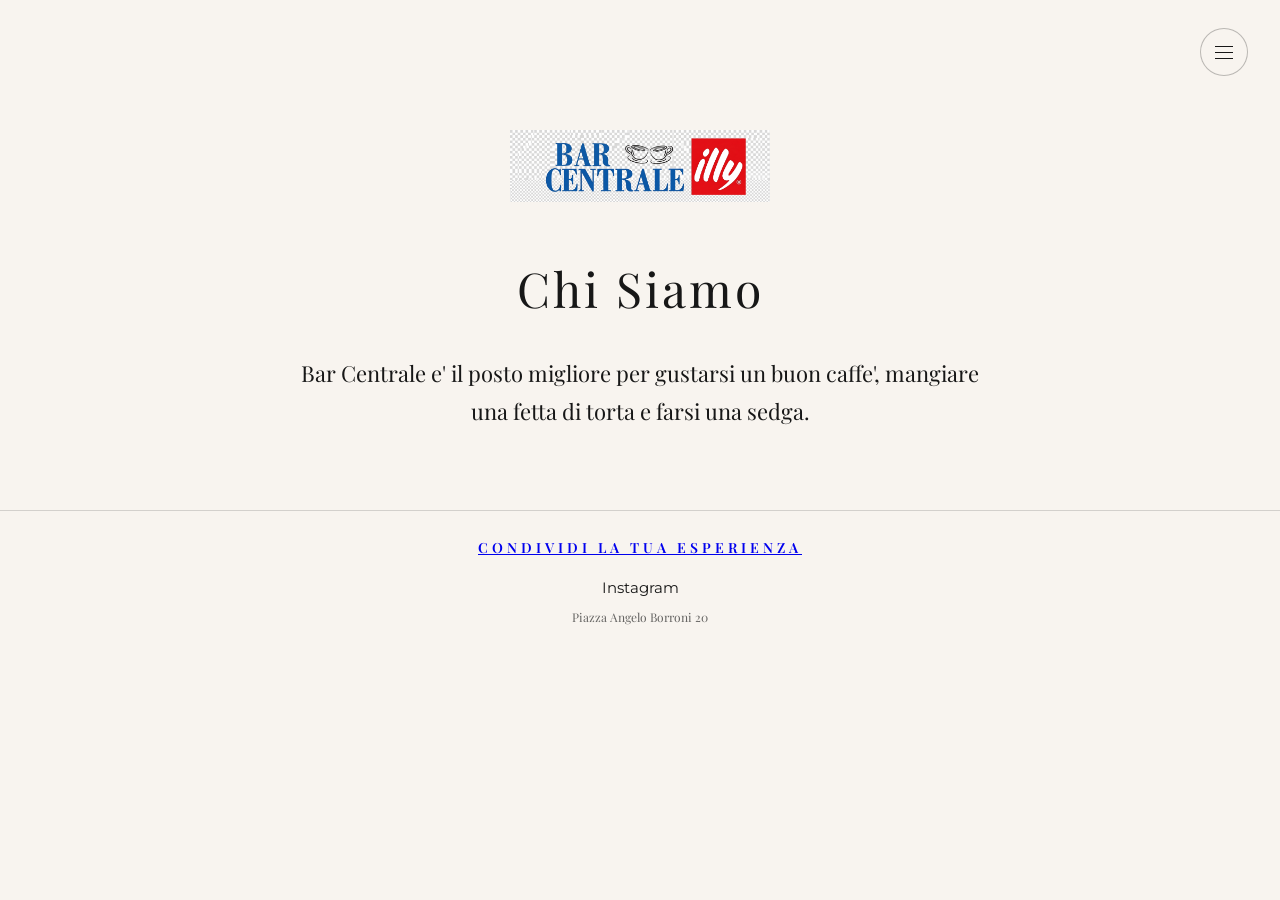
==== chi-siamo.html @ 14e326e1 "chi siamo page to be updated" ====
<!DOCTYPE html>

<html lang="it">
<head>
  <meta charset="UTF-8">
  <meta name="viewport" content="width=device-width, initial-scale=1.0">

  <title>Bar Centrale | Chi Siamo</title>

  <link rel="preconnect" href="https://fonts.googleapis.com">
  <link rel="preconnect" href="https://fonts.gstatic.com" crossorigin>

  <link href="https://fonts.googleapis.com/css2?family=Montserrat:wght@300;400;500;600&family=Playfair+Display:wght@400;500&display=swap" rel="stylesheet">

  <link rel="stylesheet" href="components/navigation/navigation.css">
  <link rel="stylesheet" href="components/footer/footer.css">

  <style>

    * {
      box-sizing: border-box;
      margin: 0;
      padding: 0;
    }

    body {
      min-height: 100vh;
      background: #f8f4ef;
      color: #171717;
      font-family: "Montserrat", sans-serif;
    }

    .page {
      max-width: 750px;
      margin: auto;
      padding: 130px 25px 80px;
      text-align: center;
    }

    .logo-image {
      width: min(260px, 70vw);
      margin-bottom: 50px;
    }

    h1 {
      font-family: "Playfair Display", serif;
      font-size: 48px;
      font-weight: 400;
      letter-spacing: 3px;
      margin-bottom: 35px;
    }

    p {
      font-family: "Playfair Display", serif;
      font-size: 22px;
      line-height: 1.7;
    }

    @media (max-width: 700px) {

      .nav {
        padding: 20px;
      }

      .navigation {
        top: 78px;
        right: 20px;
      }

      .page {
        padding-top: 110px;
      }

      h1 {
        font-size: 38px;
      }

      p {
        font-size: 19px;
      }

    }

  </style>

</head>

<body>

  <div id="nav-container"></div>
  <script src="components/navigation/navigation.js"></script>

  <main class="page">

<img
  src="assets/bar_logo.jpeg"
  alt="Bar Centrale"
  class="logo-image"
>

<h1>Chi Siamo</h1>

<p>
  Bar Centrale e' il posto migliore per gustarsi un buon caffe',
  mangiare una fetta di torta e farsi una sedga.
</p>


  </main>

  <div id="footer-container"></div>
  <script src="components/footer/footer.js"></script>

</body>
</html>
---- components/navigation/navigation.css ----
/*File containing style instructions for navigation header*/

.nav {
  position: fixed;
  top: 0;
  right: 0;
  z-index: 100;
  padding: 28px 32px;
}

.menu-button {
  width: 48px;
  height: 48px;
  border: 1px solid rgba(0, 0, 0, 0.25);
  background: #f8f4ef;
  border-radius: 50%;
  display: flex;
  flex-direction: column;
  justify-content: center;
  align-items: center;
  gap: 5px;
  cursor: pointer;
}

.menu-button span {
  width: 18px;
  height: 1px;
  background: #171717;
  transition: 0.3s ease;
}

.navigation {
  position: absolute;
  top: 88px;
  right: 32px;
  min-width: 190px;
  background: #f8f4ef;
  border: 1px solid rgba(0, 0, 0, 0.15);
  padding: 10px 0;
  opacity: 0;
  visibility: hidden;
  transform: translateY(-10px);
  transition: 0.25s ease;
}

.nav:hover .navigation {
  opacity: 1;
  visibility: visible;
  transform: translateY(0);
}

.navigation a {
  display: block;
  padding: 14px 20px;
  color: #171717;
  text-decoration: none;
  font-size: 13px;
  text-transform: uppercase;
  letter-spacing: 2px;
  transition: background 0.2s ease;
}

.navigation a:hover {
  background: rgba(0, 0, 0, 0.05);
}

@media (max-width: 700px) {
  .nav {
    padding: 20px;
  }

  .navigation {
    top: 78px;
    right: 20px;
  }
}
---- components/footer/footer.css ----
/* -------------------------
   FOOTER
------------------------ */

footer {
  text-align: center;
  padding-top: 25px;
  border-top: 1px solid rgba(0,0,0,0.15);
}

.social-title {
  font-weight: 600;
  text-transform: uppercase;
  letter-spacing: 4px;
  font-size: 14px;
  margin-bottom: 18px;
}

.socials {
  font-size: 15px;
  margin-bottom: 10px;
}

.socials a {
  color: #171717;
  text-decoration: none;
  margin: 0 10px;
}

.instagram {
  font-weight: 600;
  margin-top: 15px;
}

.address {
  margin-top: 8px;
  font-size: 12px;
  opacity: 0.65;
}
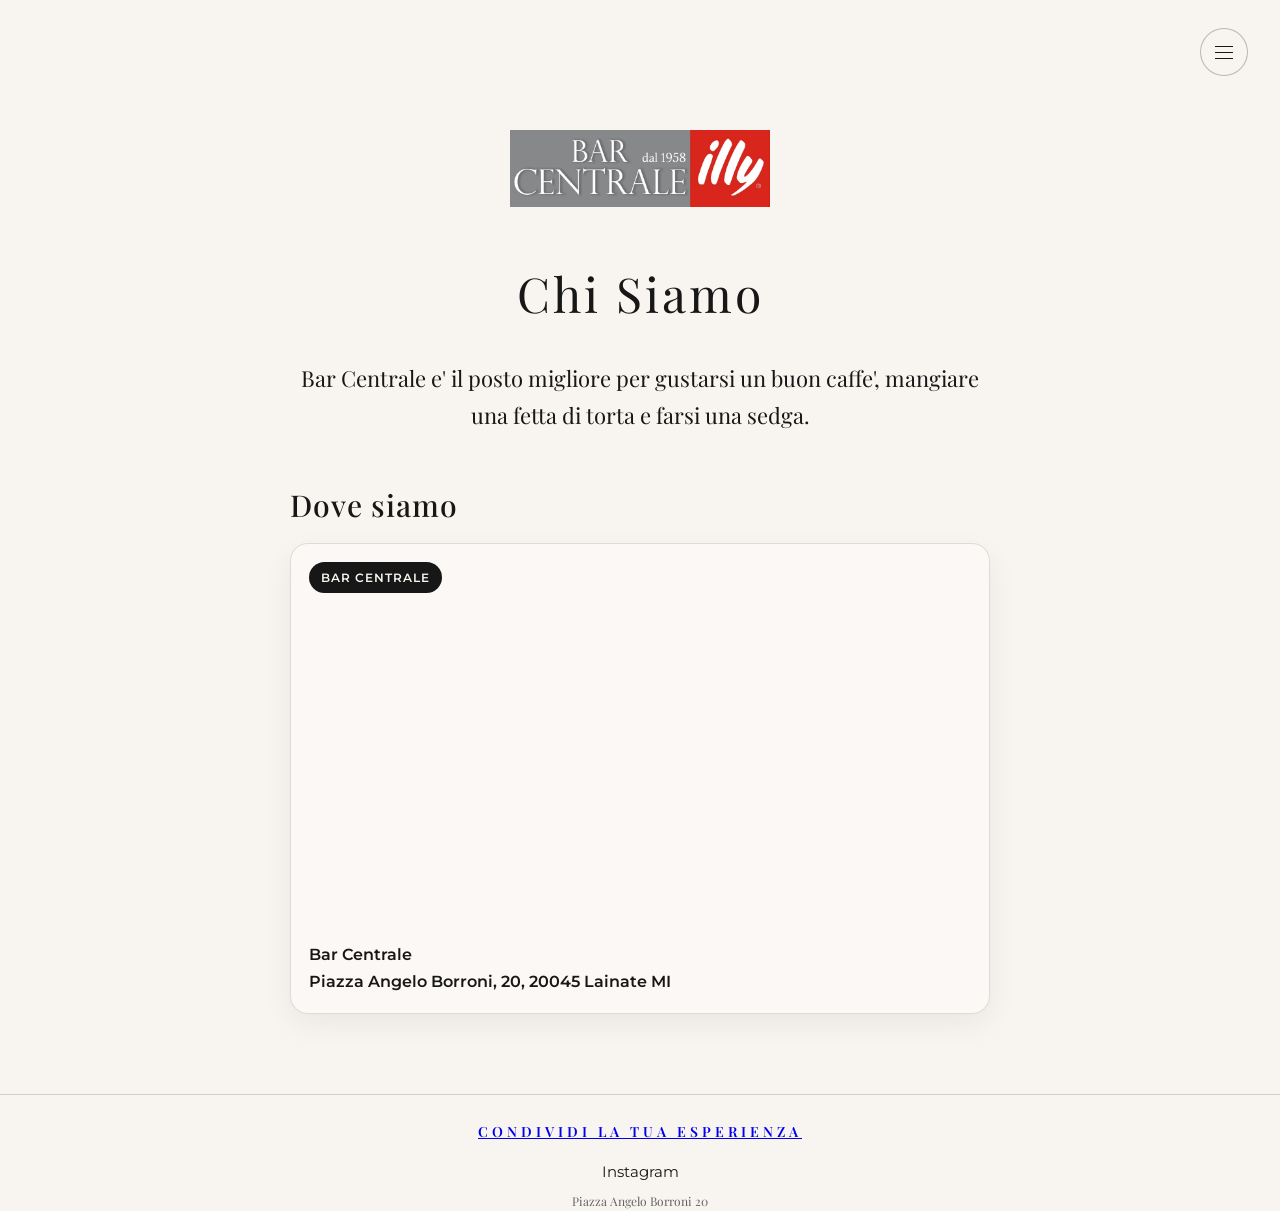
==== commit 25f50843: "adding chi siamo + maps location" ====
--- a/chi-siamo.html
+++ b/chi-siamo.html
@@ -56,6 +56,63 @@
       line-height: 1.7;
     }
 
+    .location-section {
+      margin-top: 50px;
+      text-align: left;
+    }
+
+    .location-section h2 {
+      font-family: "Playfair Display", serif;
+      font-size: 30px;
+      font-weight: 500;
+      letter-spacing: 1px;
+      margin-bottom: 18px;
+      color: #171717;
+    }
+
+    .location-card {
+      background: rgba(255, 255, 255, 0.4);
+      border: 1px solid rgba(23, 23, 23, 0.12);
+      border-radius: 18px;
+      padding: 18px;
+      box-shadow: 0 10px 30px rgba(24, 20, 16, 0.06);
+    }
+
+    .map-frame {
+      width: 100%;
+      height: 320px;
+      border: 0;
+      border-radius: 14px;
+      display: block;
+      margin-bottom: 16px;
+    }
+
+    .location-address {
+      font-family: "Montserrat", sans-serif;
+      font-size: 16px;
+      line-height: 1.7;
+      color: #2d2d2d;
+    }
+
+    .location-address a {
+      color: #171717;
+      text-decoration: none;
+      font-weight: 600;
+    }
+
+    .map-label {
+      display: inline-block;
+      margin-bottom: 12px;
+      padding: 8px 12px;
+      background: #171717;
+      color: #f8f4ef;
+      border-radius: 999px;
+      font-size: 12px;
+      letter-spacing: 1px;
+      text-transform: uppercase;
+      font-weight: 600;
+    }
+
     @media (max-width: 700px) {
 
       .nav {
@@ -105,6 +162,28 @@
   mangiare una fetta di torta e farsi una sedga.
 </p>
 
+<section class="location-section" aria-label="Dove siamo">
+  <h2>Dove siamo</h2>
+
+  <div class="location-card">
+    <span class="map-label">Bar Centrale</span>
+    <iframe
+      class="map-frame"
+      src="https://maps.google.com/maps?q=Piazza%20Angelo%20Borroni%2020%2020045%20Lainate%20MI&t=m&z=17&output=embed"
+      loading="lazy"
+      referrerpolicy="no-referrer-when-downgrade"
+      allowfullscreen
+      title="Mappa di Bar Centrale a Lainate">
+    </iframe>
+
+    <p class="location-address">
+      <a href="https://www.google.com/maps/search/?api=1&query=Piazza+Angelo+Borroni+20,+20045+Lainate+MI" target="_blank" rel="noopener noreferrer">
+        Bar Centrale<br>
+        Piazza Angelo Borroni, 20, 20045 Lainate MI
+      </a>
+    </p>
+  </div>
+</section>
 
   </main>
 
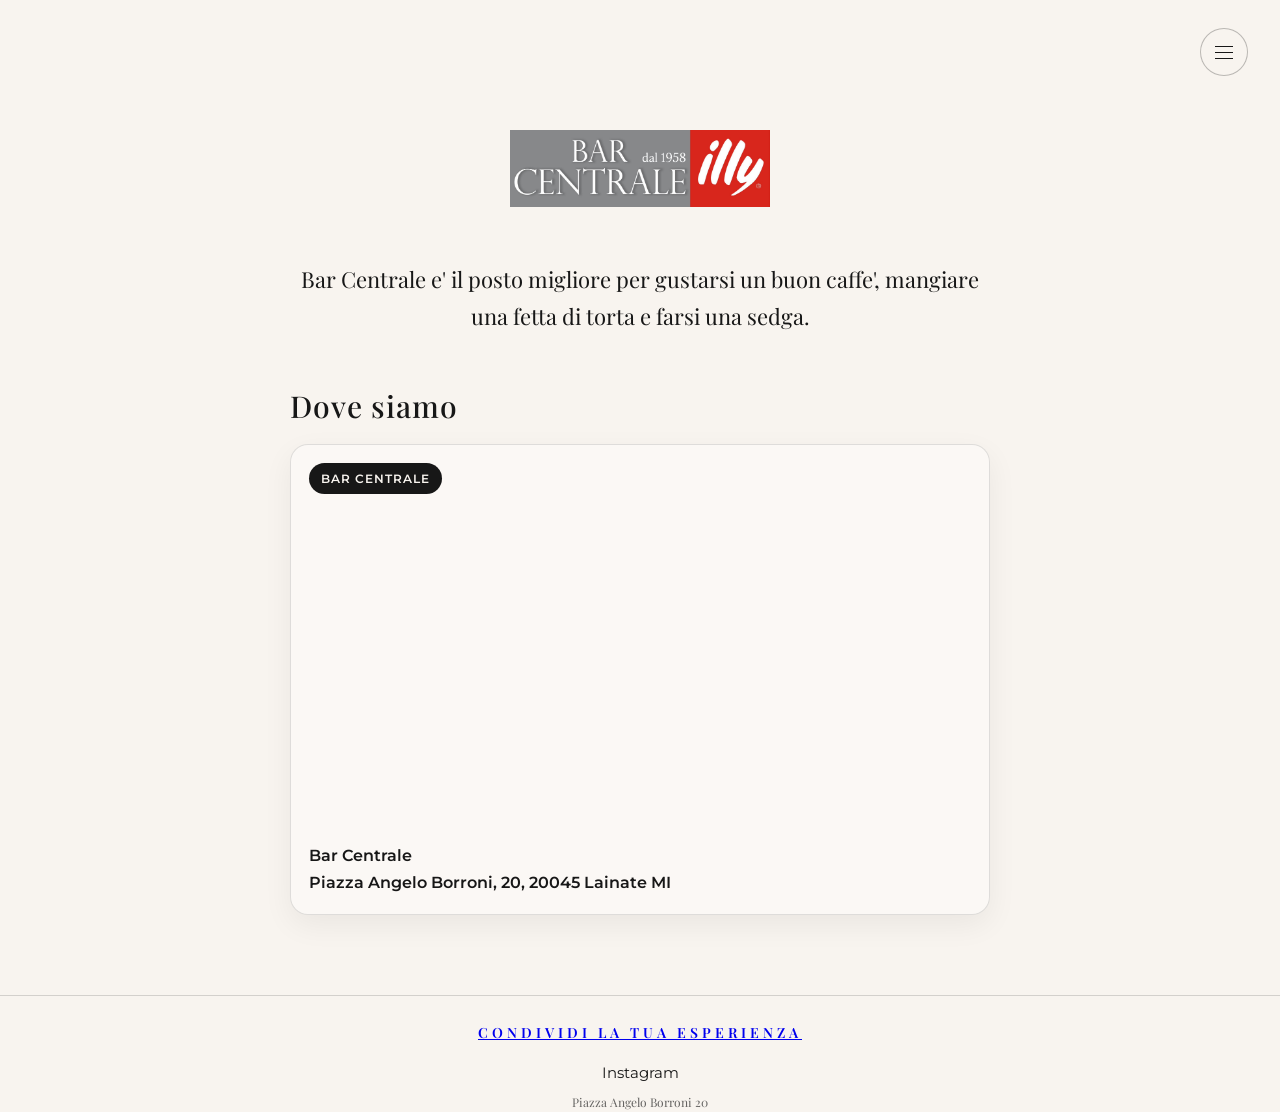
==== commit dcdf3bad: "refactoring landing page to include all info + menu box" ====
--- a/chi-siamo.html
+++ b/chi-siamo.html
@@ -14,6 +14,7 @@
 
   <link rel="stylesheet" href="components/navigation/navigation.css">
   <link rel="stylesheet" href="components/footer/footer.css">
+  <link rel="stylesheet" href="components/location-card/location-card.css">
 
   <style>
 
@@ -54,63 +55,6 @@
       font-family: "Playfair Display", serif;
       font-size: 22px;
       line-height: 1.7;
-    }
-
-    .location-section {
-      margin-top: 50px;
-      text-align: left;
-    }
-
-    .location-section h2 {
-      font-family: "Playfair Display", serif;
-      font-size: 30px;
-      font-weight: 500;
-      letter-spacing: 1px;
-      margin-bottom: 18px;
-      color: #171717;
-    }
-
-    .location-card {
-      background: rgba(255, 255, 255, 0.4);
-      border: 1px solid rgba(23, 23, 23, 0.12);
-      border-radius: 18px;
-      padding: 18px;
-      box-shadow: 0 10px 30px rgba(24, 20, 16, 0.06);
-    }
-
-    .map-frame {
-      width: 100%;
-      height: 320px;
-      border: 0;
-      border-radius: 14px;
-      display: block;
-      margin-bottom: 16px;
-    }
-
-    .location-address {
-      font-family: "Montserrat", sans-serif;
-      font-size: 16px;
-      line-height: 1.7;
-      color: #2d2d2d;
-    }
-
-    .location-address a {
-      color: #171717;
-      text-decoration: none;
-      font-weight: 600;
-    }
-
-    .map-label {
-      display: inline-block;
-      margin-bottom: 12px;
-      padding: 8px 12px;
-      background: #171717;
-      color: #f8f4ef;
-      border-radius: 999px;
-      font-size: 12px;
-      letter-spacing: 1px;
-      text-transform: uppercase;
-      font-weight: 600;
     }
 
     @media (max-width: 700px) {
@@ -155,40 +99,18 @@
   class="logo-image"
 >
 
-<h1>Chi Siamo</h1>
-
 <p>
   Bar Centrale e' il posto migliore per gustarsi un buon caffe',
   mangiare una fetta di torta e farsi una sedga.
 </p>
 
-<section class="location-section" aria-label="Dove siamo">
-  <h2>Dove siamo</h2>
-
-  <div class="location-card">
-    <span class="map-label">Bar Centrale</span>
-    <iframe
-      class="map-frame"
-      src="https://maps.google.com/maps?q=Piazza%20Angelo%20Borroni%2020%2020045%20Lainate%20MI&t=m&z=17&output=embed"
-      loading="lazy"
-      referrerpolicy="no-referrer-when-downgrade"
-      allowfullscreen
-      title="Mappa di Bar Centrale a Lainate">
-    </iframe>
-
-    <p class="location-address">
-      <a href="https://www.google.com/maps/search/?api=1&query=Piazza+Angelo+Borroni+20,+20045+Lainate+MI" target="_blank" rel="noopener noreferrer">
-        Bar Centrale<br>
-        Piazza Angelo Borroni, 20, 20045 Lainate MI
-      </a>
-    </p>
-  </div>
-</section>
+<div id="location-card-container"></div>
 
   </main>
 
   <div id="footer-container"></div>
   <script src="components/footer/footer.js"></script>
+  <script src="components/location-card/location-card.js"></script>
 
 </body>
 </html>
--- a/components/location-card/location-card.css
+++ b/components/location-card/location-card.css
@@ -0,0 +1,68 @@
+/* -------------------------
+   LOCATION CARD
+------------------------ */
+
+.location-section {
+  width: 100%;
+  max-width: 760px;
+  margin: 50px auto 0;
+  text-align: left;
+}
+
+.location-section h2 {
+  font-family: "Playfair Display", serif;
+  font-size: 30px;
+  font-weight: 500;
+  letter-spacing: 1px;
+  margin-bottom: 18px;
+  color: #171717;
+}
+
+.location-card {
+  background: rgba(255, 255, 255, 0.4);
+  border: 1px solid rgba(23, 23, 23, 0.12);
+  border-radius: 18px;
+  padding: 18px;
+  box-shadow: 0 10px 30px rgba(24, 20, 16, 0.06);
+}
+
+.map-frame {
+  width: 100%;
+  height: 320px;
+  border: 0;
+  border-radius: 14px;
+  display: block;
+  margin-bottom: 16px;
+}
+
+.location-address {
+  font-family: "Montserrat", sans-serif;
+  font-size: 16px;
+  line-height: 1.7;
+  color: #2d2d2d;
+}
+
+.location-address a {
+  color: #171717;
+  text-decoration: none;
+  font-weight: 600;
+}
+
+.map-label {
+  display: inline-block;
+  margin-bottom: 12px;
+  padding: 8px 12px;
+  background: #171717;
+  color: #f8f4ef;
+  border-radius: 999px;
+  font-size: 12px;
+  letter-spacing: 1px;
+  text-transform: uppercase;
+  font-weight: 600;
+}
+
+@media (max-width: 700px) {
+  .location-section {
+    margin-top: 40px;
+  }
+}
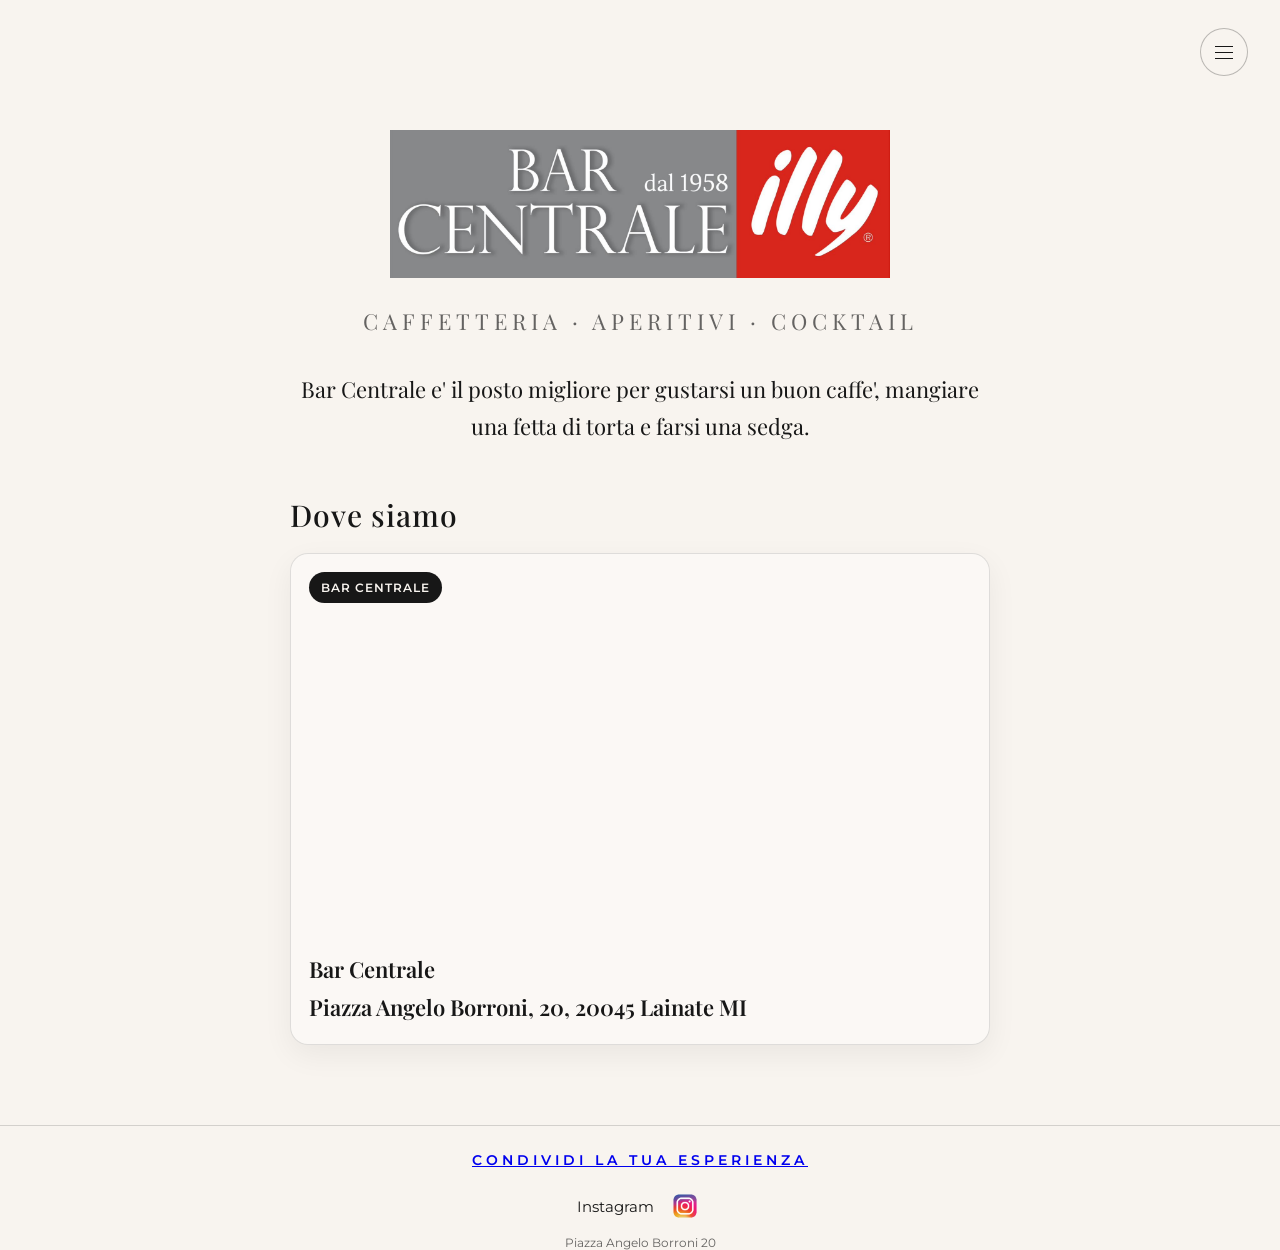
==== commit a3404d8a: "unifying styles" ====
--- a/chi-siamo.html
+++ b/chi-siamo.html
@@ -7,12 +7,10 @@
 
   <title>Bar Centrale | Chi Siamo</title>
 
-  <link rel="preconnect" href="https://fonts.googleapis.com">
-  <link rel="preconnect" href="https://fonts.gstatic.com" crossorigin>
-
-  <link href="https://fonts.googleapis.com/css2?family=Montserrat:wght@300;400;500;600&family=Playfair+Display:wght@400;500&display=swap" rel="stylesheet">
+  <link rel="stylesheet" href="global_styles.css">
 
   <link rel="stylesheet" href="components/navigation/navigation.css">
+  <link rel="stylesheet" href="components/site-header/site-header.css">
   <link rel="stylesheet" href="components/footer/footer.css">
   <link rel="stylesheet" href="components/location-card/location-card.css">
 
@@ -28,7 +26,6 @@
       min-height: 100vh;
       background: #f8f4ef;
       color: #171717;
-      font-family: "Montserrat", sans-serif;
     }
 
     .page {
@@ -38,20 +35,11 @@
       text-align: center;
     }
 
-    .logo-image {
-      width: min(260px, 70vw);
-      margin-bottom: 50px;
+    h1 {
+      margin-bottom: 25px;
     }
 
-    h1 {
-      font-family: "Playfair Display", serif;
-      font-size: 48px;
-      font-weight: 400;
-      letter-spacing: 3px;
-      margin-bottom: 35px;
-    }
-
-    p {
+    .page p {
       font-family: "Playfair Display", serif;
       font-size: 22px;
       line-height: 1.7;
@@ -72,11 +60,7 @@
         padding-top: 110px;
       }
 
-      h1 {
-        font-size: 38px;
-      }
-
-      p {
+      .page p {
         font-size: 19px;
       }
 
@@ -93,11 +77,8 @@
 
   <main class="page">
 
-<img
-  src="assets/bar_logo.jpeg"
-  alt="Bar Centrale"
-  class="logo-image"
->
+<div id="site-header-container"></div>
+<script src="components/site-header/site-header.js"></script>
 
 <p>
   Bar Centrale e' il posto migliore per gustarsi un buon caffe',
--- a/global_styles.css
+++ b/global_styles.css
@@ -0,0 +1,95 @@
+@import url('https://fonts.googleapis.com/css2?family=Montserrat:wght@300;400;500;600&family=Playfair+Display:wght@400;500&display=swap');
+
+*, *::before, *::after {
+  box-sizing: border-box;
+}
+
+body {
+  font-family: "Montserrat", sans-serif;
+  font-weight: 400;
+}
+
+button, input, textarea, select {
+  font: inherit;
+}
+
+h1 {
+  font-family: "Playfair Display", serif;
+  font-size: 48px;
+  font-weight: 400;
+  letter-spacing: 3px;
+}
+
+@media (max-width: 700px) {
+  h1 {
+    font-size: 38px;
+  }
+}
+
+/* =========================
+   IMAGE SLIDER
+========================= */
+
+.image-slider {
+  position: relative;
+  width: min(760px, 92vw);
+}
+
+.slider-track {
+  position: relative;
+  overflow: hidden;
+  border-radius: 22px;
+  box-shadow: 0 20px 50px rgba(23, 23, 23, 0.12);
+  background: #efe6dc;
+  line-height: 0;
+}
+
+.slide {
+  display: none;
+  width: 100%;
+  height: auto;
+  max-height: 520px;
+  object-fit: contain;
+  background: #efe6dc;
+  margin: 0 auto;
+}
+
+.slide.active {
+  display: block;
+  animation: fadeIn 0.45s ease;
+}
+
+@keyframes fadeIn {
+  from { opacity: 0; }
+  to { opacity: 1; }
+}
+
+.slider-btn {
+  position: absolute;
+  top: 50%;
+  transform: translateY(-50%);
+  width: 46px;
+  height: 46px;
+  border: none;
+  border-radius: 50%;
+  background: rgba(255, 255, 255, 0.7);
+  color: #171717;
+  font-size: 26px;
+  cursor: pointer;
+  transition: background 0.2s ease, transform 0.2s ease;
+  z-index: 2;
+  backdrop-filter: blur(4px);
+}
+
+.slider-btn:hover {
+  background: rgba(255, 255, 255, 0.9);
+  transform: translateY(-50%) scale(1.05);
+}
+
+.slider-btn.prev {
+  left: 18px;
+}
+
+.slider-btn.next {
+  right: 18px;
+}
--- a/components/site-header/site-header.css
+++ b/components/site-header/site-header.css
@@ -0,0 +1,30 @@
+.site-header {
+  text-align: center;
+}
+
+.site-header__logo {
+  display: block;
+  width: min(500px, 80vw);
+  height: auto;
+  margin: 0 auto 25px;
+}
+
+.site-header__subtitle {
+  font-size: 18px;
+  letter-spacing: 5px;
+  text-transform: uppercase;
+  opacity: 0.65;
+  margin-bottom: 30px;
+}
+
+@media (max-width: 700px) {
+  .site-header__logo {
+    width: min(300px, 78vw);
+  }
+
+  .site-header__subtitle {
+    font-size: 13px;
+    letter-spacing: 3px;
+    margin-bottom: 22px;
+  }
+}
--- a/components/footer/footer.css
+++ b/components/footer/footer.css
@@ -37,3 +37,12 @@
   font-size: 12px;
   opacity: 0.65;
 }
+
+.instagram-footer-logo {
+  width: 38px;
+  height: 38px;
+  object-fit: contain;
+  display: inline-block;
+  flex-shrink: 0;
+  pointer-events: none;
+}
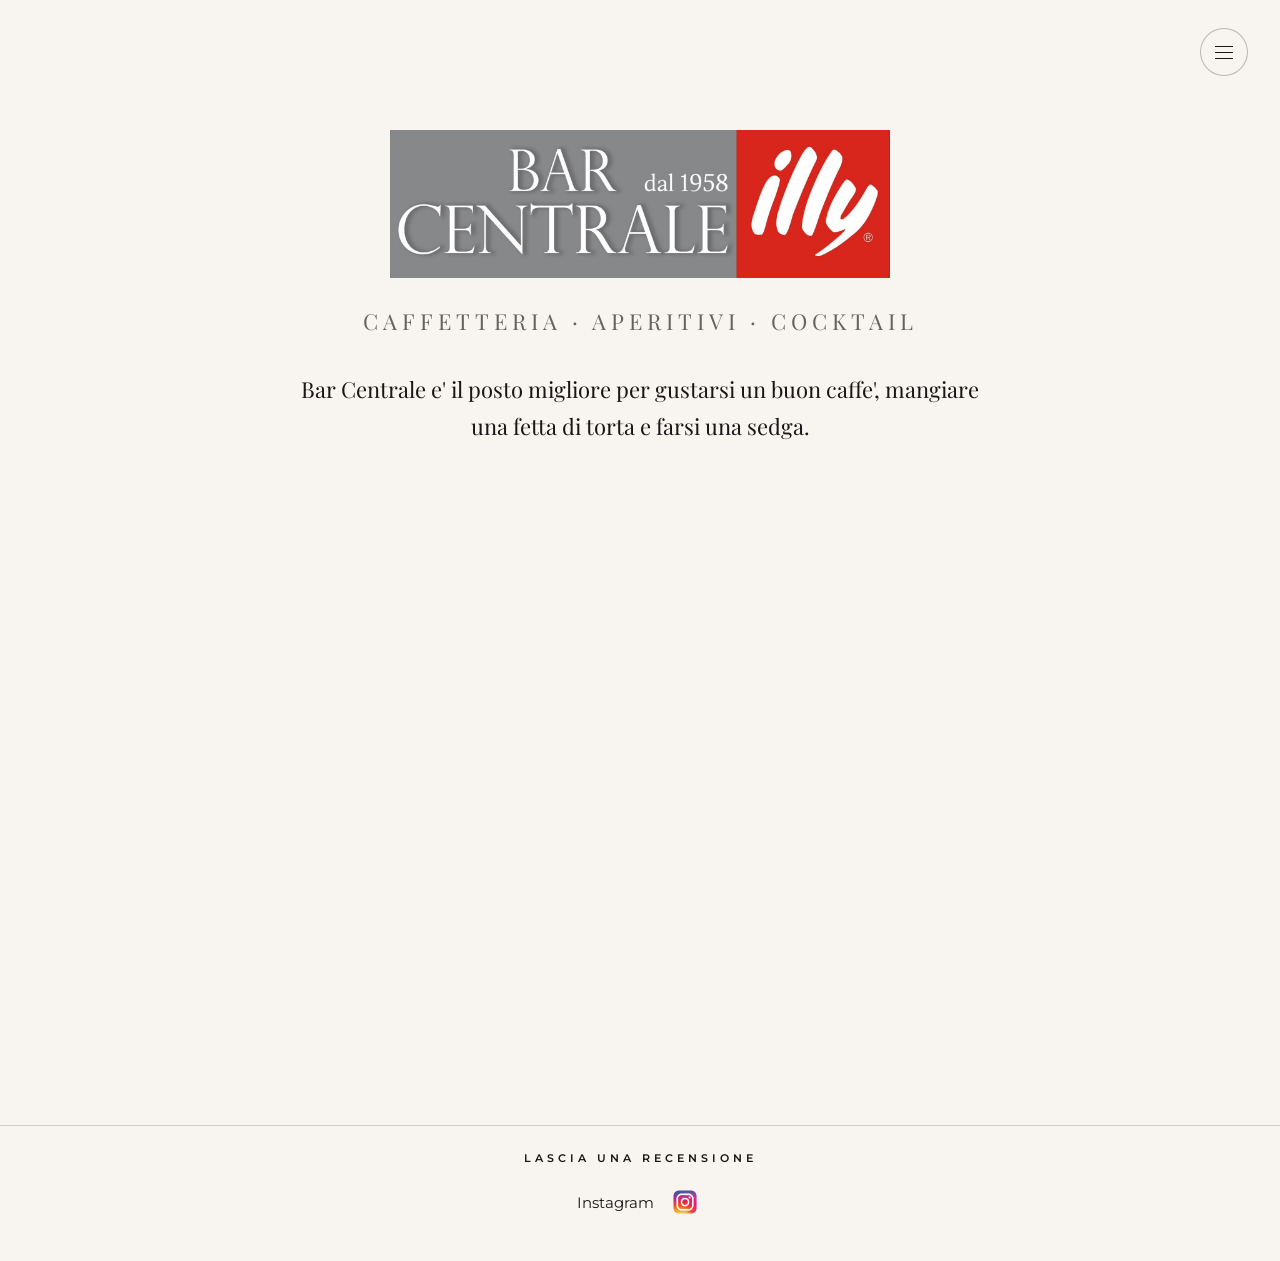
==== commit e5fcc84e: "adding pre-commit hooks for better readability" ====
--- a/chi-siamo.html
+++ b/chi-siamo.html
@@ -1,97 +1,88 @@
-<!DOCTYPE html>
+<!doctype html>
 
 <html lang="it">
-<head>
-  <meta charset="UTF-8">
-  <meta name="viewport" content="width=device-width, initial-scale=1.0">
+  <head>
+    <meta charset="UTF-8" />
+    <meta name="viewport" content="width=device-width, initial-scale=1.0" />
 
-  <title>Bar Centrale | Chi Siamo</title>
+    <title>Bar Centrale | Chi Siamo</title>
 
-  <link rel="stylesheet" href="global_styles.css">
+    <link rel="stylesheet" href="global_styles.css" />
 
-  <link rel="stylesheet" href="components/navigation/navigation.css">
-  <link rel="stylesheet" href="components/site-header/site-header.css">
-  <link rel="stylesheet" href="components/footer/footer.css">
-  <link rel="stylesheet" href="components/location-card/location-card.css">
+    <link rel="stylesheet" href="components/navigation/navigation.css" />
+    <link rel="stylesheet" href="components/site-header/site-header.css" />
+    <link rel="stylesheet" href="components/footer/footer.css" />
+    <link rel="stylesheet" href="components/location-card/location-card.css" />
 
-  <style>
-
-    * {
-      box-sizing: border-box;
-      margin: 0;
-      padding: 0;
-    }
-
-    body {
-      min-height: 100vh;
-      background: #f8f4ef;
-      color: #171717;
-    }
-
-    .page {
-      max-width: 750px;
-      margin: auto;
-      padding: 130px 25px 80px;
-      text-align: center;
-    }
-
-    h1 {
-      margin-bottom: 25px;
-    }
-
-    .page p {
-      font-family: "Playfair Display", serif;
-      font-size: 22px;
-      line-height: 1.7;
-    }
-
-    @media (max-width: 700px) {
-
-      .nav {
-        padding: 20px;
+    <style>
+      * {
+        box-sizing: border-box;
+        margin: 0;
+        padding: 0;
       }
 
-      .navigation {
-        top: 78px;
-        right: 20px;
+      body {
+        min-height: 100vh;
+        background: #f8f4ef;
+        color: #171717;
       }
 
       .page {
-        padding-top: 110px;
+        max-width: 750px;
+        margin: auto;
+        padding: 130px 25px 80px;
+        text-align: center;
+      }
+
+      h1 {
+        margin-bottom: 25px;
       }
 
       .page p {
-        font-size: 19px;
+        font-family: "Playfair Display", serif;
+        font-size: 22px;
+        line-height: 1.7;
       }
 
-    }
+      @media (max-width: 700px) {
+        .nav {
+          padding: 20px;
+        }
 
-  </style>
+        .navigation {
+          top: 78px;
+          right: 20px;
+        }
 
-</head>
+        .page {
+          padding-top: 110px;
+        }
 
-<body>
+        .page p {
+          font-size: 19px;
+        }
+      }
+    </style>
+  </head>
 
-  <div id="nav-container"></div>
-  <script src="components/navigation/navigation.js"></script>
+  <body>
+    <div id="nav-container"></div>
+    <script src="components/navigation/navigation.js"></script>
 
-  <main class="page">
+    <main class="page">
+      <div id="site-header-container"></div>
+      <script src="components/site-header/site-header.js"></script>
 
-<div id="site-header-container"></div>
-<script src="components/site-header/site-header.js"></script>
+      <p>
+        Bar Centrale e' il posto migliore per gustarsi un buon caffe', mangiare
+        una fetta di torta e farsi una sedga.
+      </p>
 
-<p>
-  Bar Centrale e' il posto migliore per gustarsi un buon caffe',
-  mangiare una fetta di torta e farsi una sedga.
-</p>
+      <div id="location-card-container"></div>
+    </main>
 
-<div id="location-card-container"></div>
-
-  </main>
-
-  <div id="footer-container"></div>
-  <script src="components/footer/footer.js"></script>
-  <script src="components/location-card/location-card.js"></script>
-
-</body>
+    <div id="footer-container"></div>
+    <script src="components/footer/footer.js"></script>
+    <script src="components/location-card/location-card.js"></script>
+  </body>
 </html>
--- a/global_styles.css
+++ b/global_styles.css
@@ -1,7 +1,15 @@
-@import url('https://fonts.googleapis.com/css2?family=Montserrat:wght@300;400;500;600&family=Playfair+Display:wght@400;500&display=swap');
+@import url("https://fonts.googleapis.com/css2?family=Montserrat:wght@300;400;500;600&family=Playfair+Display:wght@400;500&display=swap");
 
-*, *::before, *::after {
+*,
+*::before,
+*::after {
   box-sizing: border-box;
+}
+
+body {
+  min-height: 100vh;
+  background: #f8f4ef;
+  color: #171717;
 }
 
 body {
@@ -9,7 +17,10 @@
   font-weight: 400;
 }
 
-button, input, textarea, select {
+button,
+input,
+textarea,
+select {
   font: inherit;
 }
 
@@ -42,6 +53,9 @@
   box-shadow: 0 20px 50px rgba(23, 23, 23, 0.12);
   background: #efe6dc;
   line-height: 0;
+  display: flex;
+  align-items: center;
+  justify-content: center;
 }
 
 .slide {
@@ -60,8 +74,12 @@
 }
 
 @keyframes fadeIn {
-  from { opacity: 0; }
-  to { opacity: 1; }
+  from {
+    opacity: 0;
+  }
+  to {
+    opacity: 1;
+  }
 }
 
 .slider-btn {
@@ -76,7 +94,9 @@
   color: #171717;
   font-size: 26px;
   cursor: pointer;
-  transition: background 0.2s ease, transform 0.2s ease;
+  transition:
+    background 0.2s ease,
+    transform 0.2s ease;
   z-index: 2;
   backdrop-filter: blur(4px);
 }
@@ -93,3 +113,26 @@
 .slider-btn.next {
   right: 18px;
 }
+
+@media (max-width: 700px) {
+  .image-slider {
+    width: 100%;
+  }
+  .slide {
+    max-height: 280px;
+  }
+  .slider-btn {
+    width: 36px;
+    height: 36px;
+    font-size: 20px;
+  }
+  .slider-btn.prev {
+    left: 10px;
+  }
+  .slider-btn.next {
+    right: 10px;
+  }
+  .slider-track {
+    border-radius: 16px;
+  }
+}
--- a/components/navigation/navigation.css
+++ b/components/navigation/navigation.css
@@ -43,7 +43,7 @@
   transition: 0.25s ease;
 }
 
-.nav:hover .navigation {
+.nav.open .navigation {
   opacity: 1;
   visibility: visible;
   transform: translateY(0);
--- a/components/site-header/site-header.css
+++ b/components/site-header/site-header.css
@@ -23,8 +23,11 @@
   }
 
   .site-header__subtitle {
-    font-size: 13px;
+    font-size: 17px;
     letter-spacing: 3px;
     margin-bottom: 22px;
+    max-width: min(300px, 78vw);
+    margin-left: auto;
+    margin-right: auto;
   }
 }
--- a/components/footer/footer.css
+++ b/components/footer/footer.css
@@ -5,15 +5,21 @@
 footer {
   text-align: center;
   padding-top: 25px;
-  border-top: 1px solid rgba(0,0,0,0.15);
+  padding-bottom: 30px;
+  border-top: 1px solid rgba(0, 0, 0, 0.15);
 }
 
 .social-title {
   font-weight: 600;
   text-transform: uppercase;
   letter-spacing: 4px;
-  font-size: 14px;
+  font-size: 11px;
   margin-bottom: 18px;
+}
+
+.social-title a {
+  color: inherit;
+  text-decoration: none;
 }
 
 .socials {
--- a/components/location-card/location-card.css
+++ b/components/location-card/location-card.css
@@ -61,6 +61,34 @@
   font-weight: 600;
 }
 
+/* -------------------------
+   LOCATION REVEAL ANIMATIONS
+------------------------ */
+
+.location-section h2 {
+  perspective: 600px;
+}
+
+.location-word {
+  display: inline-block;
+  opacity: 0;
+  transform: rotateX(100deg);
+  transform-origin: 50% 100%;
+}
+
+.location-section.animate h2 .location-word {
+  animation: pop-word 1.2s cubic-bezier(0.14, 1.23, 0.33, 1.16) forwards;
+}
+
+.location-card {
+  opacity: 0;
+  transform: translateY(14px);
+}
+
+.location-section.animate .location-card {
+  animation: fade-chunk 1.2s ease forwards;
+}
+
 @media (max-width: 700px) {
   .location-section {
     margin-top: 40px;
